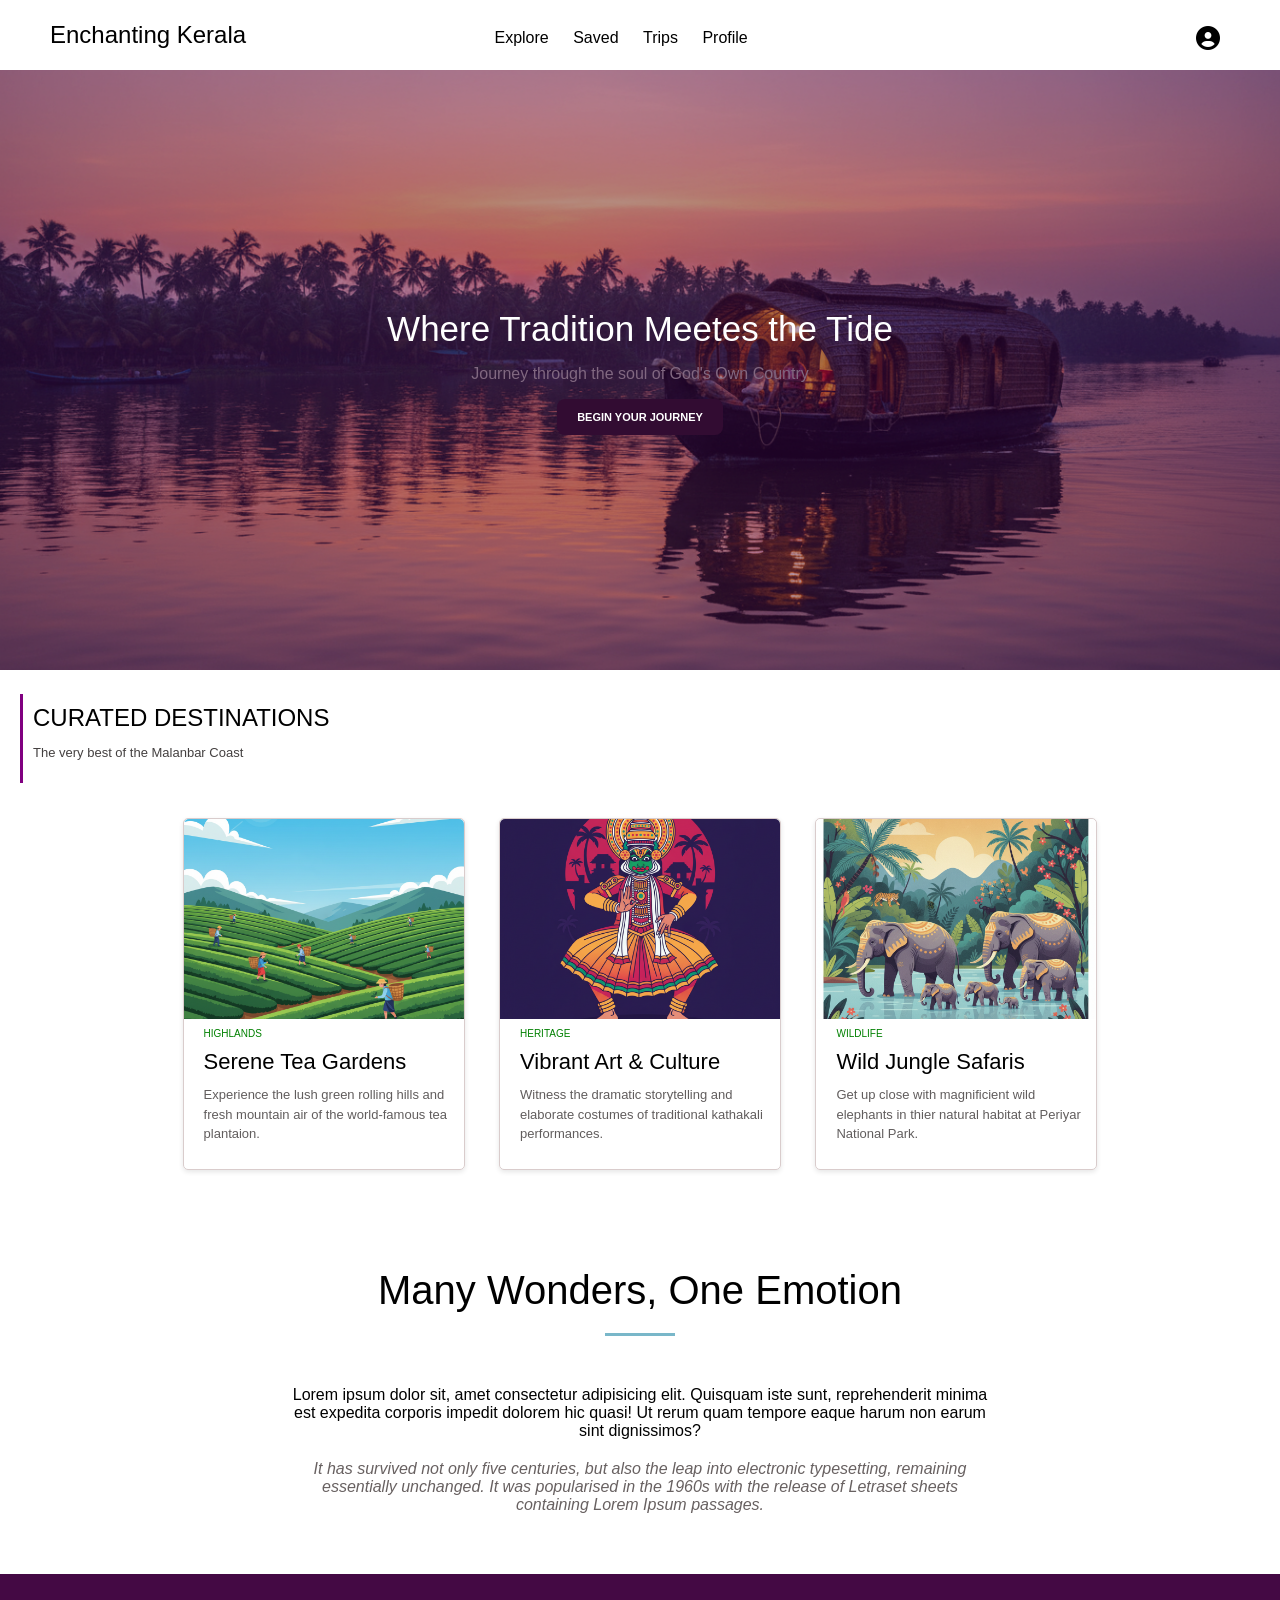
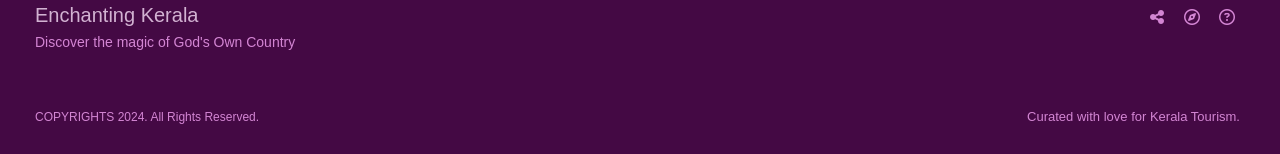
==== Exercise-1/index.html @ b59ac357 "Initial Implementation of Landing page" ====
<!DOCTYPE html>
<html lang="en">
<head>
    <meta charset="UTF-8">
    <meta name="viewport" content="width=device-width, initial-scale=1.0">
    <link rel="stylesheet" href="style.css"/>
    <link rel="stylesheet" href="https://cdnjs.cloudflare.com/ajax/libs/font-awesome/6.7.2/css/all.min.css">
    <title>Enchanting Kerala</title>
</head>
<body>

    <header>
        <h1 class="logo">Enchanting Kerala</h1>
        
        <nav>
            <ul>
                <li><a href="#">Explore</a></li>
                <li><a href="#">Saved</a></li>
                <li><a href="#">Trips</a></li>
                <li><a href="#">Profile</a></li>
            </ul>
        </nav>
        <div class="profile">
            <i class="fa-solid fa-circle-user"></i>
        </div>
    </header>


    <main>

        <section class="hero">
            <img src="./assets/screen5.png" alt="Image of the boat"/>
            <div class="overlay"></div>
            <div class="hero-content">
                <div class="hero-title">Where Tradition Meetes the Tide</div>
                <p>Journey through the soul of God's Own Country</p>
                <button>BEGIN YOUR JOURNEY</button>
            </div>
        </section>

        <section class="container">
            <div class="destination">
                <div class="dest-title">CURATED DESTINATIONS</div>
                <p>The very best of the Malanbar Coast</p>
            </div>
            <div class="box">
                <img class="box-img" src="./assets/screen2.png" alt="Image of a Sere Tea Gardens">
                <div class="category">HIGHLANDS</div>
                <div class="name">Serene Tea Gardens</div>
                <div class="description">
                    Experience the lush green rolling hills and fresh 
                    mountain air of the world-famous tea plantaion.
                </div>
            </div>
            <div class="box">
                <img class="box-img" src="./assets/screen3.png" alt="Image of Vibrant art & culture">
                <div class="category">HERITAGE</div>
                <div class="name">Vibrant Art & Culture</div>
                <div class="description">
                    Witness the dramatic storytelling and elaborate 
                    costumes of traditional kathakali performances.
                </div>
            </div>
            <div class="box">
                <img class="box-img" src="./assets/screen4.png" alt="Image of Wild Jungle">
                <div class="category">WILDLIFE</div>
                <div class="name">Wild Jungle Safaris</div>
                <div class="description">
                    Get up close with magnificient wild elephants
                    in thier natural habitat at Periyar National Park.
                </div>
            </div>
        </section>

        <section class="emotion">
            <h2>Many Wonders, One Emotion</h2>

            <div class="divider"></div>

            <p>
                Lorem ipsum dolor sit, amet consectetur adipisicing elit. Quisquam iste sunt, reprehenderit minima est expedita corporis impedit dolorem hic quasi! Ut rerum quam tempore eaque harum non earum sint dignissimos?
            </p>

            <p style="color: rgb(104, 97, 97); font-style: italic;">
                It has survived not only five centuries, but also the leap into
                electronic typesetting, remaining essentially unchanged. It was
                popularised in the 1960s with the release of Letraset sheets
                containing Lorem Ipsum passages.
            </p>
        </section>
    </main>

    <footer>
        <div class="left">
            <p class="footer-left1">Enchanting Kerala</p>
            <p class="footer-left2">Discover the magic of God's Own Country</p>
        </div>

        <div class="icons">
            <i class="fa-solid fa-share-nodes"></i>
            <i class="fa-regular fa-compass" ></i>
            <i class="fa-regular fa-circle-question"></i>
        </div>

        <div class="copyrights">COPYRIGHTS 2024. All Rights Reserved.</div>
        <div class="right-bot">Curated with love for Kerala Tourism.</div>

    </footer>
</body>
</html>
---- Exercise-1/style.css ----
body {
    margin: 0;
    font-family:'Gill Sans', 'Gill Sans MT', Calibri, 'Trebuchet MS', sans-serif;
}

.logo {
    display: inline-block;
    font-size: 24px;
    font-weight: lighter;
    width:400px;
}

nav {
    display: inline-block;
}

nav ul {
    list-style-type: none;
}

nav li {
    display: inline-block;
    margin-right: 20px;
}

nav a {
    text-decoration: none;
    color: black;
}

nav a:hover {
    color: purple;
}

header {
    position: relative;
    padding: 5px 50px;
}

.profile {
    position: absolute;
    right: 60px;
    top: 25px;
    font-size: 24px;
}

.profile:hover {
    cursor: pointer;
}

.hero {
    position: relative;
}

.hero img {
    width: 100%;
    height: 600px; 
    object-fit: cover;
}

.hero-content {
    position: absolute;
    top: 50%;
    width: 100%;
    text-align: center;
    transform: translateY(-50%);
}

.hero-title {
    font-size: 35px;
    color: white;
}

.hero p {
    color: rgb(129, 104, 129);
}

.hero-content button {
    background-color: rgb(50, 12, 50);
    border-radius: 8px;
    font-size: 11px;
    border: none;
    color: white;
    font-weight: bold;
    padding: 12px 20px;
}

.overlay {
    position: absolute;
    top: 0;
    left: 0;
    width: 100%;
    height: 600px;
    background: rgba(72, 5, 90, 0.40);
}

.box-img {
    height: 200px;
    width: 100%;
    border-radius: 5px 5px 0 0;
    object-fit: cover;
}

.box {
    display: inline-block;
    text-align: left;
    vertical-align: top;
    width: 280px;
    min-height: 350px;
    border: 1px solid rgb(217, 204, 204);
    border-radius: 5px;
    box-shadow: 0 2px 5px rgba(0,0,0,0.1);
    margin: 15px;
}

.category,
.name,
.description {
    margin-left: 10px;
    padding: 5px 10px;
}

.category {
    color: green;
    font-size: 10px;
}

.name {
    font-size: 22px
}

.description {
    color: rgb(97, 93, 93);
    font-size: 13px;
    line-height: 1.5;
}

.destination {
    border-left: 3px solid purple;
    text-align: left;
    margin: 20px;
    padding: 10px;
}

.dest-title {
    font-size: 24px;
}

.destination p {
    color: rgb(68, 64, 64);
    font-size: 13px;
}

.container {
    text-align: center;
}

.emotion {
    text-align: center;
    padding: 50px;
}

.emotion p{
    max-width: 700px;
    text-align: center;
    margin: auto;
    padding: 10px;
}

.emotion h2 {
    font-size: 40px;
    font-weight: lighter;
    margin-bottom: 20px;
}

.divider {
    width: 70px;
    height: 3px;
    background-color: rgb(121, 183, 201);
    margin: 0 auto 40px;
}

footer {
    background-color: rgb(68, 9, 68);
    position: relative;
    color: rgb(211, 133, 211);
    padding: 10px 35px;
    height: 160px;
}

.footer-left1 {
    color: rgb(210, 178, 210);
    font-size: 20px;
    font-weight: lighter;
    margin-bottom: 0;
}

.footer-left2 {
    margin-top: 7px;
    font-size: 14px;
}

.copyrights {
    position: absolute;
    font-size: 12px;
    bottom: 30px;
}

.icons {
    position: absolute;
    top: 35px;
    right: 45px;
}
.icons i {
    margin-left: 15px;
}
.right-bot {
    font-size: 13px;
    position: absolute;
    right: 40px;
    bottom: 30px;
}
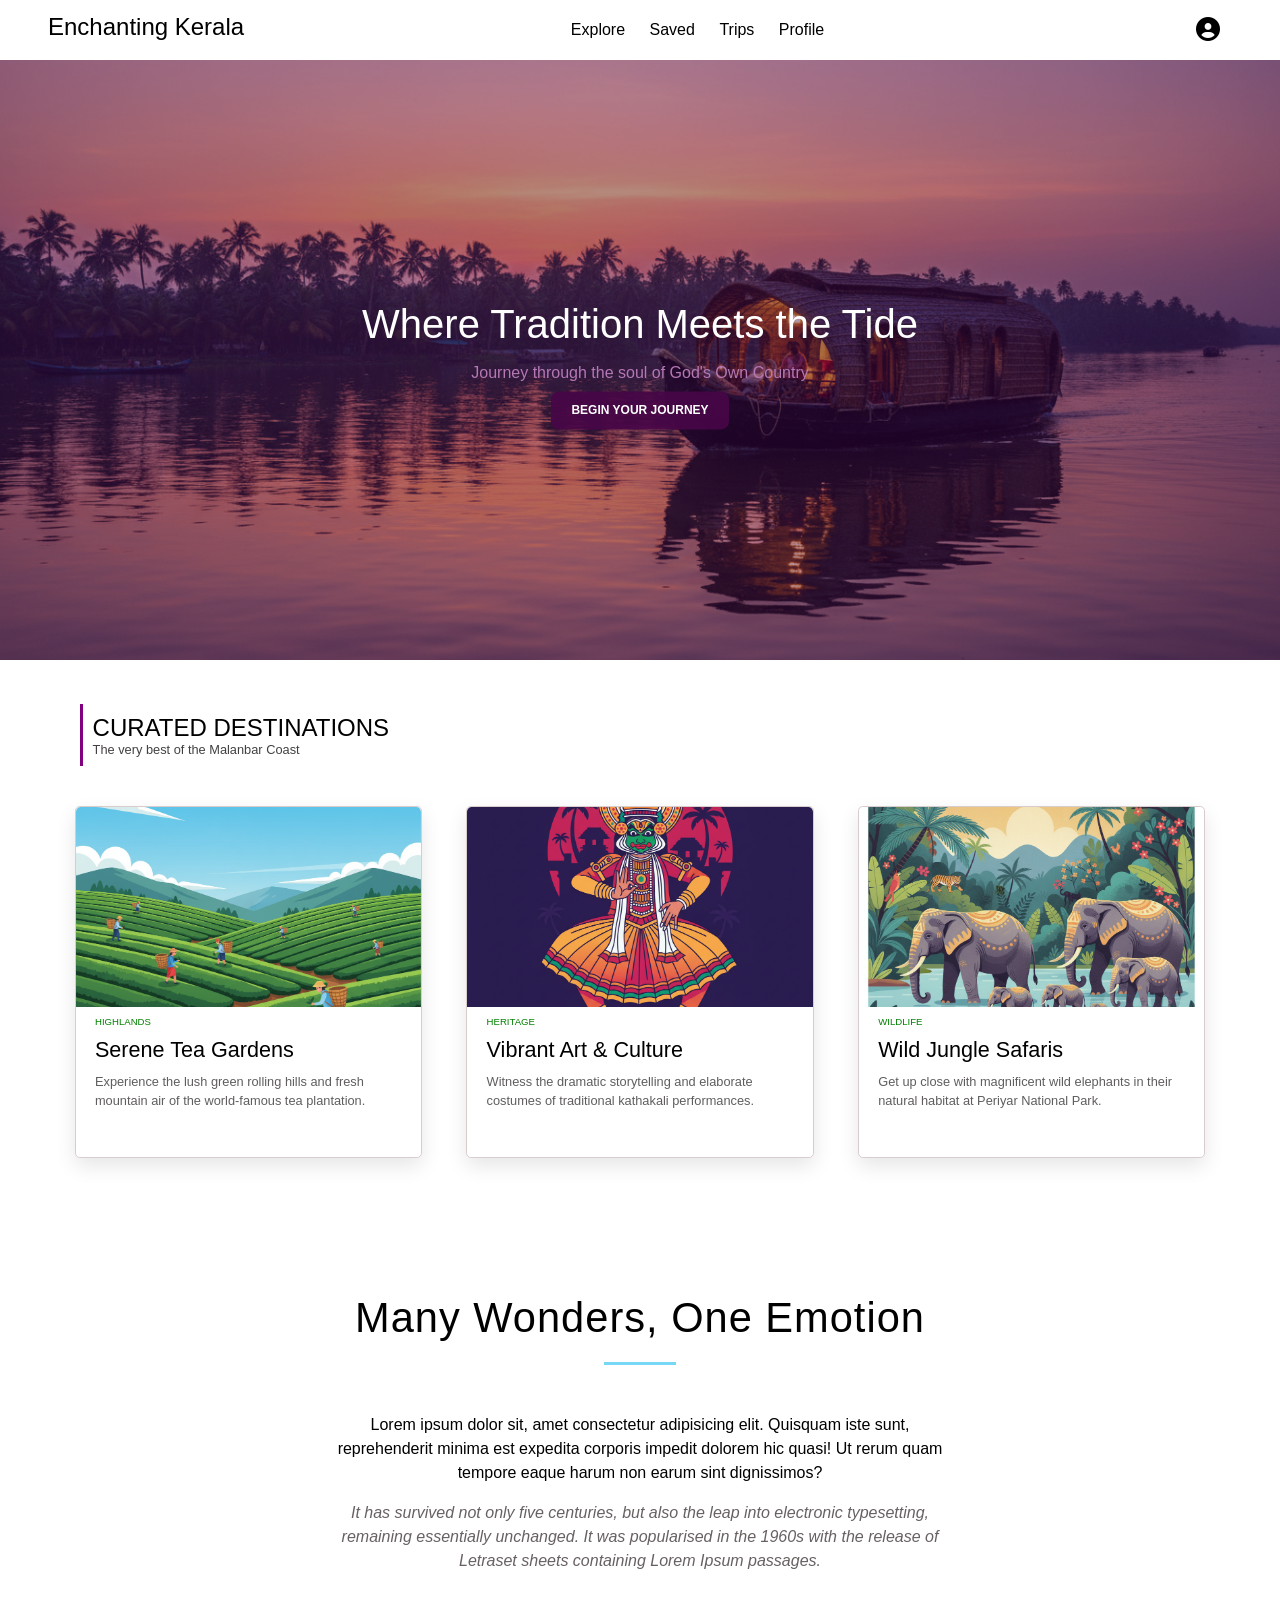
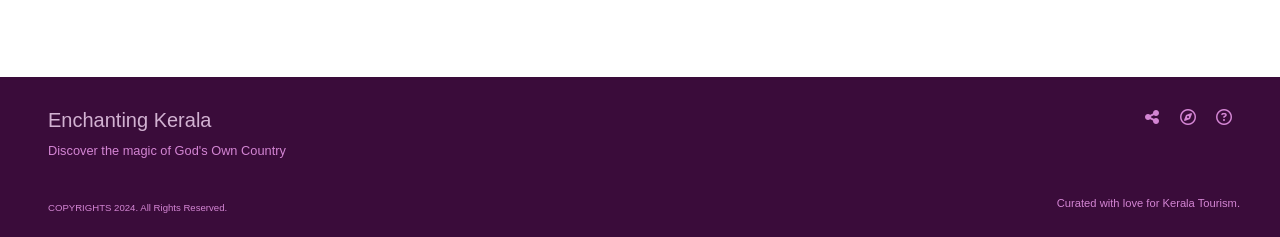
==== commit cc6ee3a9: "Add comments, replace color values with hex codes, use border-box sizing and convert px to rem" ====
--- a/Exercise-1/index.html
+++ b/Exercise-1/index.html
@@ -9,6 +9,7 @@
 </head>
 <body>
 
+    <!-- Start of Header Section -->
     <header>
         <h1 class="logo">Enchanting Kerala</h1>
         
@@ -24,15 +25,17 @@
             <i class="fa-solid fa-circle-user"></i>
         </div>
     </header>
-
-
+    <!-- End of Header Section -->
+    
+    
+    <!-- Start of Main Section -->
     <main>
-
+        
         <section class="hero">
             <img src="./assets/screen5.png" alt="Image of the boat"/>
             <div class="overlay"></div>
             <div class="hero-content">
-                <div class="hero-title">Where Tradition Meetes the Tide</div>
+                <div class="hero-title">Where Tradition Meets the Tide</div>
                 <p>Journey through the soul of God's Own Country</p>
                 <button>BEGIN YOUR JOURNEY</button>
             </div>
@@ -43,13 +46,14 @@
                 <div class="dest-title">CURATED DESTINATIONS</div>
                 <p>The very best of the Malanbar Coast</p>
             </div>
+            <div class="cards">
             <div class="box">
                 <img class="box-img" src="./assets/screen2.png" alt="Image of a Sere Tea Gardens">
                 <div class="category">HIGHLANDS</div>
                 <div class="name">Serene Tea Gardens</div>
                 <div class="description">
                     Experience the lush green rolling hills and fresh 
-                    mountain air of the world-famous tea plantaion.
+                    mountain air of the world-famous tea plantation.
                 </div>
             </div>
             <div class="box">
@@ -66,9 +70,10 @@
                 <div class="category">WILDLIFE</div>
                 <div class="name">Wild Jungle Safaris</div>
                 <div class="description">
-                    Get up close with magnificient wild elephants
-                    in thier natural habitat at Periyar National Park.
+                    Get up close with magnificent wild elephants
+                    in their natural habitat at Periyar National Park.
                 </div>
+            </div>
             </div>
         </section>
 
@@ -81,7 +86,7 @@
                 Lorem ipsum dolor sit, amet consectetur adipisicing elit. Quisquam iste sunt, reprehenderit minima est expedita corporis impedit dolorem hic quasi! Ut rerum quam tempore eaque harum non earum sint dignissimos?
             </p>
 
-            <p style="color: rgb(104, 97, 97); font-style: italic;">
+            <p style="color: #686161; font-style: italic;">
                 It has survived not only five centuries, but also the leap into
                 electronic typesetting, remaining essentially unchanged. It was
                 popularised in the 1960s with the release of Letraset sheets
@@ -89,7 +94,9 @@
             </p>
         </section>
     </main>
-
+    <!-- End of Main Section -->
+    
+    <!-- Start of Footer Section -->
     <footer>
         <div class="left">
             <p class="footer-left1">Enchanting Kerala</p>
@@ -106,5 +113,6 @@
         <div class="right-bot">Curated with love for Kerala Tourism.</div>
 
     </footer>
+    <!-- End of Footer Section -->
 </body>
 </html>
--- a/Exercise-1/style.css
+++ b/Exercise-1/style.css
@@ -1,17 +1,23 @@
+* {
+    padding : 0;
+    margin : 0;
+    box-sizing: border-box;
+}
+
 body {
-    margin: 0;
     font-family:'Gill Sans', 'Gill Sans MT', Calibri, 'Trebuchet MS', sans-serif;
 }
 
 .logo {
     display: inline-block;
-    font-size: 24px;
+    font-size: 1.5rem;
     font-weight: lighter;
-    width:400px;
+    width:25rem;
 }
 
 nav {
     display: inline-block;
+    margin-left: 10%;
 }
 
 nav ul {
@@ -20,28 +26,30 @@
 
 nav li {
     display: inline-block;
-    margin-right: 20px;
+    margin-right: 1.25rem;
 }
 
 nav a {
     text-decoration: none;
-    color: black;
+    color: #000000;
 }
 
 nav a:hover {
-    color: purple;
+    color: #800080;
 }
 
 header {
     position: relative;
-    padding: 5px 50px;
+    top: 0.5rem;
+    padding: 0.3rem 3rem;
+    min-height: 3.75rem;
 }
 
 .profile {
     position: absolute;
-    right: 60px;
-    top: 25px;
-    font-size: 24px;
+    right: 3.75rem;
+    top: 0.5rem;
+    font-size: 1.5rem;
 }
 
 .profile:hover {
@@ -54,7 +62,7 @@
 
 .hero img {
     width: 100%;
-    height: 600px; 
+    height: 37.5rem; 
     object-fit: cover;
 }
 
@@ -67,22 +75,25 @@
 }
 
 .hero-title {
-    font-size: 35px;
-    color: white;
+    font-size: 2.5rem;
+    color: #ffffff;
+    line-height: 1.5;
 }
 
 .hero p {
-    color: rgb(129, 104, 129);
+    color: #b578b5;
+    margin-top: 0.6rem;
 }
 
 .hero-content button {
-    background-color: rgb(50, 12, 50);
-    border-radius: 8px;
-    font-size: 11px;
+    background-color: #470647eb;
+    border-radius: 0.5rem;
+    font-size: 0.75rem;
     border: none;
-    color: white;
+    color: #ffffff;
     font-weight: bold;
-    padding: 12px 20px;
+    padding: 0.75rem 1.25rem;
+    margin-top: 0.6rem;
 }
 
 .overlay {
@@ -90,133 +101,138 @@
     top: 0;
     left: 0;
     width: 100%;
-    height: 600px;
-    background: rgba(72, 5, 90, 0.40);
+    height: 37.5rem;
+    background: #48055a66;
 }
 
 .box-img {
-    height: 200px;
-    width: 100%;
-    border-radius: 5px 5px 0 0;
+    height: 12.5rem;
+    width: 100%;
+    border-radius: 0.3rem 0.3rem 0 0;
     object-fit: cover;
 }
 
 .box {
     display: inline-block;
     text-align: left;
-    vertical-align: top;
-    width: 280px;
-    min-height: 350px;
-    border: 1px solid rgb(217, 204, 204);
-    border-radius: 5px;
-    box-shadow: 0 2px 5px rgba(0,0,0,0.1);
-    margin: 15px;
+    width: 28%;
+    min-height: 22rem;
+    border: 0.05rem solid #d9cccc;
+    border-radius: 0.3rem;
+    box-shadow: 0 0.5rem 1.25rem #0000001a;
+    margin: 1.25rem;
 }
 
 .category,
 .name,
 .description {
-    margin-left: 10px;
-    padding: 5px 10px;
+    margin-left: 0.6rem;
+    padding: 0.3rem 0.6rem;
 }
 
 .category {
-    color: green;
-    font-size: 10px;
+    color: #008000;
+    font-size: 0.6rem;
 }
 
 .name {
-    font-size: 22px
+    font-size: 1.35rem
 }
 
 .description {
-    color: rgb(97, 93, 93);
-    font-size: 13px;
+    color: #615d5d;
+    font-size: 0.8rem;
     line-height: 1.5;
 }
 
 .destination {
-    border-left: 3px solid purple;
+    border-left: 0.2rem solid #800080;
     text-align: left;
-    margin: 20px;
-    padding: 10px;
+    margin: 1.25rem 3.75rem;
+    padding: 0.6rem;
 }
 
 .dest-title {
-    font-size: 24px;
+    font-size: 1.5rem;
 }
 
 .destination p {
-    color: rgb(68, 64, 64);
-    font-size: 13px;
-}
-
-.container {
-    text-align: center;
+    color: #444040;
+    font-size: 0.8rem;
+}
+
+.container{
+    padding:1.25rem;
+}
+
+.cards{
+    text-align:center;
 }
 
 .emotion {
     text-align: center;
-    padding: 50px;
+    padding: 6rem 3rem;
 }
 
 .emotion p{
-    max-width: 700px;
+    max-width: 40.6rem;
     text-align: center;
     margin: auto;
-    padding: 10px;
+    padding: 0.5rem;
+    line-height: 1.5;
 }
 
 .emotion h2 {
-    font-size: 40px;
+    font-size: 2.6rem;
     font-weight: lighter;
-    margin-bottom: 20px;
+    margin-bottom: 1.25rem;
+    letter-spacing: 1px;
 }
 
 .divider {
-    width: 70px;
-    height: 3px;
-    background-color: rgb(121, 183, 201);
-    margin: 0 auto 40px;
+    width: 4.5rem;
+    height: 0.2rem;
+    background-color: #77d7f4;
+    margin: 0 auto 2.5rem;
 }
 
 footer {
-    background-color: rgb(68, 9, 68);
+    background-color: #3a0c3a;
     position: relative;
-    color: rgb(211, 133, 211);
-    padding: 10px 35px;
-    height: 160px;
+    color: #d385d3;
+    padding: 2rem 3rem;
+    height: 10rem;
 }
 
 .footer-left1 {
-    color: rgb(210, 178, 210);
-    font-size: 20px;
+    color: #d2b2d2;
+    font-size: 1.25rem;
     font-weight: lighter;
-    margin-bottom: 0;
 }
 
 .footer-left2 {
-    margin-top: 7px;
-    font-size: 14px;
+    margin-top: 1rem;
+    font-size: 0.8rem;
+    line-height: 0.5;
 }
 
 .copyrights {
     position: absolute;
-    font-size: 12px;
-    bottom: 30px;
+    font-size: 0.6rem;
+    bottom: 1.5rem;
 }
 
 .icons {
     position: absolute;
-    top: 35px;
-    right: 45px;
+    top: 2rem;
+    right: 3rem;
 }
 .icons i {
-    margin-left: 15px;
+    margin-left: 1rem;
 }
 .right-bot {
-    font-size: 13px;
-    position: absolute;
-    right: 40px;
-    bottom: 30px;
+    font-size: 0.7rem;
+    position: absolute;
+    right: 2.5rem;
+    bottom: 1.8rem;
 }
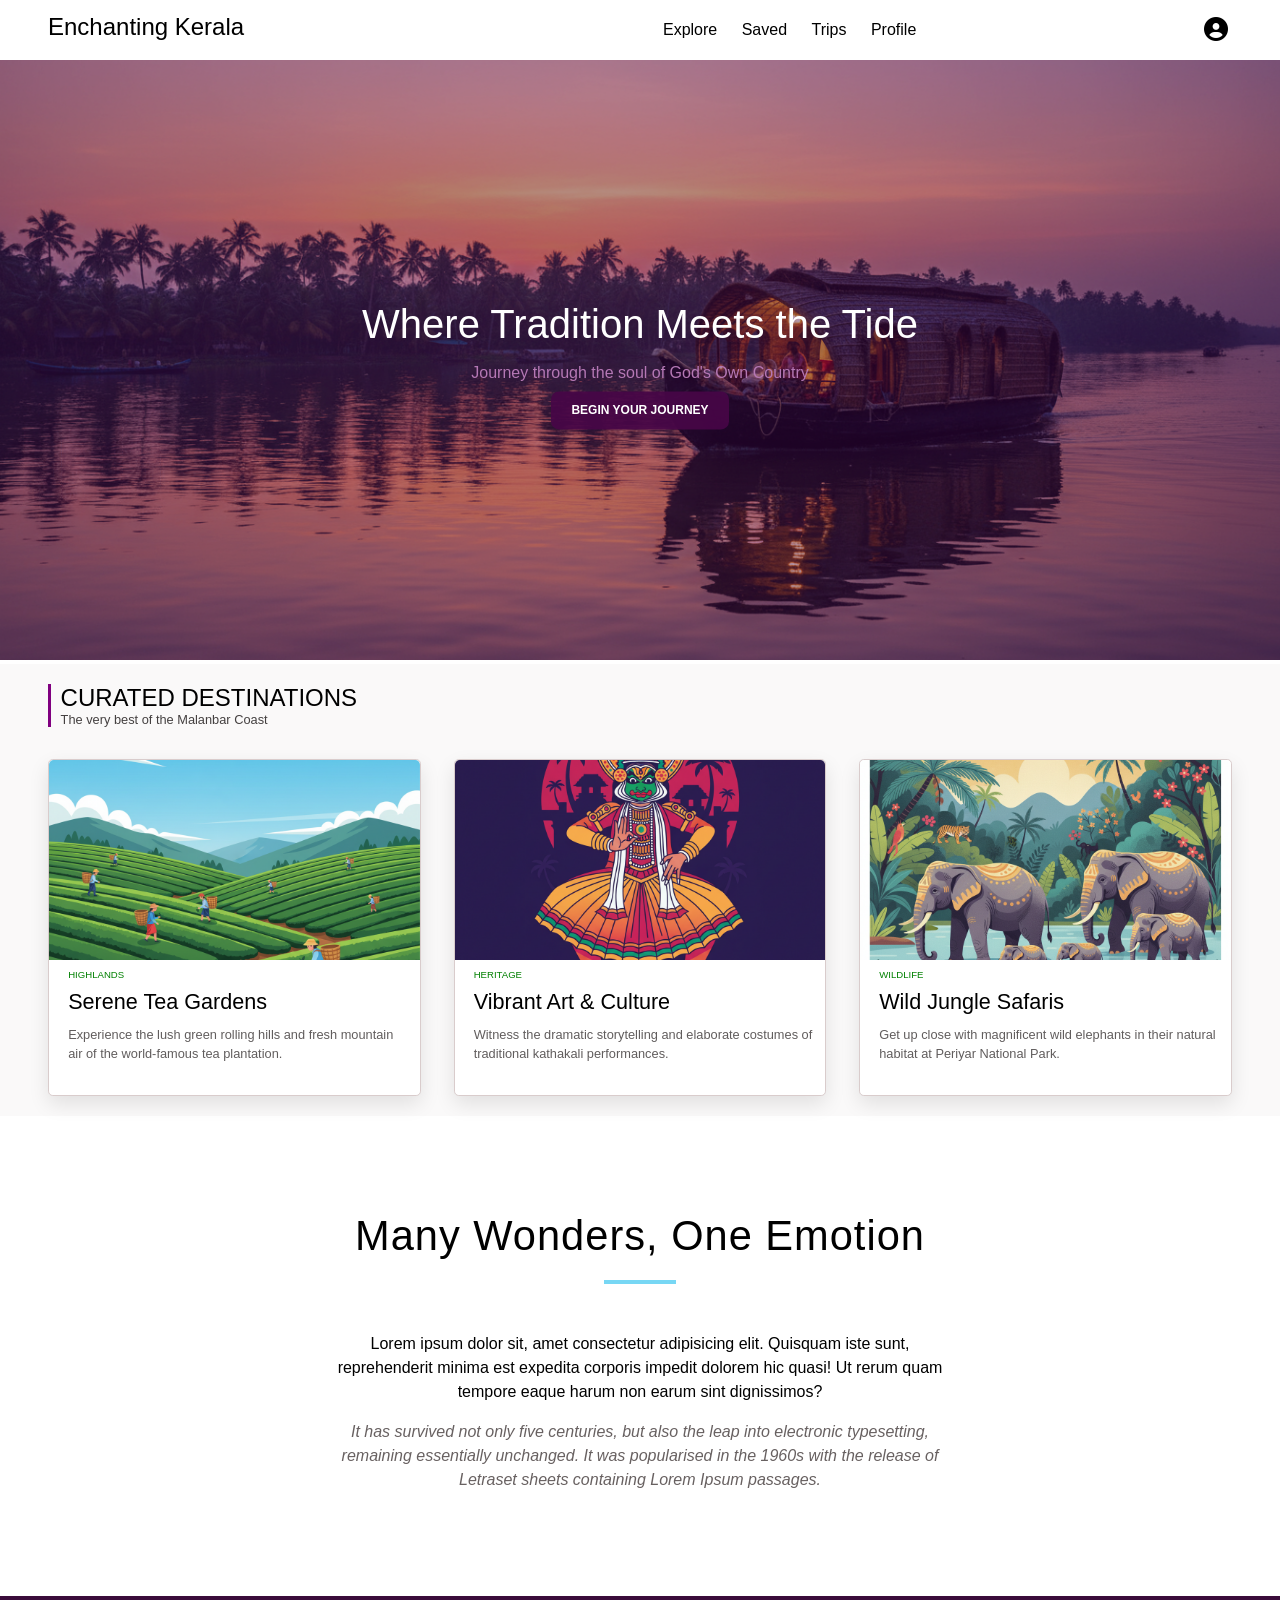
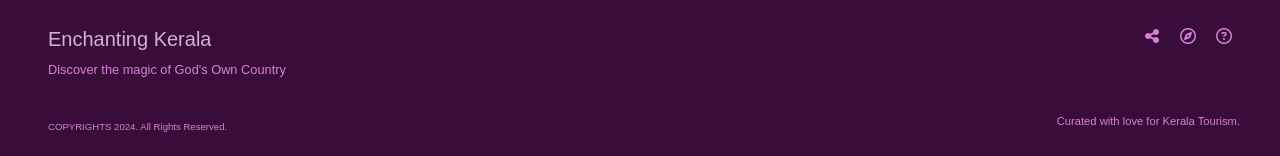
==== commit ae70c4f4: "imporve page layout, card styling and accessibility" ====
--- a/Exercise-1/index.html
+++ b/Exercise-1/index.html
@@ -18,7 +18,7 @@
                 <li><a href="#">Explore</a></li>
                 <li><a href="#">Saved</a></li>
                 <li><a href="#">Trips</a></li>
-                <li><a href="#">Profile</a></li>
+                <li><a href="#">Profile</a></li> 
             </ul>
         </nav>
         <div class="profile">
@@ -27,12 +27,11 @@
     </header>
     <!-- End of Header Section -->
     
-    
     <!-- Start of Main Section -->
     <main>
         
         <section class="hero">
-            <img src="./assets/screen5.png" alt="Image of the boat"/>
+            <img src="./assets/screen5.png" alt=""/>
             <div class="overlay"></div>
             <div class="hero-content">
                 <div class="hero-title">Where Tradition Meets the Tide</div>
@@ -42,13 +41,16 @@
         </section>
 
         <section class="container">
+
             <div class="destination">
                 <div class="dest-title">CURATED DESTINATIONS</div>
                 <p>The very best of the Malanbar Coast</p>
             </div>
+
             <div class="cards">
+
             <div class="box">
-                <img class="box-img" src="./assets/screen2.png" alt="Image of a Sere Tea Gardens">
+                <img class="box-img" src="./assets/screen2.png" alt="Farmers harvesting in the Tea Gardens">
                 <div class="category">HIGHLANDS</div>
                 <div class="name">Serene Tea Gardens</div>
                 <div class="description">
@@ -56,8 +58,9 @@
                     mountain air of the world-famous tea plantation.
                 </div>
             </div>
+
             <div class="box">
-                <img class="box-img" src="./assets/screen3.png" alt="Image of Vibrant art & culture">
+                <img class="box-img" src="./assets/screen3.png" alt="Traditional Kathakali dancer in colorful costume and makeup">
                 <div class="category">HERITAGE</div>
                 <div class="name">Vibrant Art & Culture</div>
                 <div class="description">
@@ -65,8 +68,9 @@
                     costumes of traditional kathakali performances.
                 </div>
             </div>
+
             <div class="box">
-                <img class="box-img" src="./assets/screen4.png" alt="Image of Wild Jungle">
+                <img class="box-img" src="./assets/screen4.png" alt="Elephants in the Periyar Wildlife Sanctuary forest, Kerala">
                 <div class="category">WILDLIFE</div>
                 <div class="name">Wild Jungle Safaris</div>
                 <div class="description">
@@ -74,6 +78,7 @@
                     in their natural habitat at Periyar National Park.
                 </div>
             </div>
+
             </div>
         </section>
 
@@ -114,5 +119,6 @@
 
     </footer>
     <!-- End of Footer Section -->
+     
 </body>
 </html>
--- a/Exercise-1/style.css
+++ b/Exercise-1/style.css
@@ -12,12 +12,11 @@
     display: inline-block;
     font-size: 1.5rem;
     font-weight: lighter;
-    width:25rem;
 }
 
 nav {
     display: inline-block;
-    margin-left: 10%;
+    margin-left: 35%;
 }
 
 nav ul {
@@ -47,7 +46,7 @@
 
 .profile {
     position: absolute;
-    right: 3.75rem;
+    right: 3.25rem;
     top: 0.5rem;
     font-size: 1.5rem;
 }
@@ -87,12 +86,12 @@
 
 .hero-content button {
     background-color: #470647eb;
+    padding: 0.75rem 1.25rem;
     border-radius: 0.5rem;
     font-size: 0.75rem;
     border: none;
     color: #ffffff;
     font-weight: bold;
-    padding: 0.75rem 1.25rem;
     margin-top: 0.6rem;
 }
 
@@ -113,14 +112,20 @@
 }
 
 .box {
-    display: inline-block;
-    text-align: left;
-    width: 28%;
-    min-height: 22rem;
+    vertical-align: top;
+    display: inline-block;
+    width: 31.5%;
+    /* height: 22rem; */
+    font-size: 1rem;
     border: 0.05rem solid #d9cccc;
     border-radius: 0.3rem;
     box-shadow: 0 0.5rem 1.25rem #0000001a;
-    margin: 1.25rem;
+    margin-right: 2.75%;
+    background-color: #ffffff;
+}
+
+.box:last-child {
+    margin-right: 0;
 }
 
 .category,
@@ -143,13 +148,14 @@
     color: #615d5d;
     font-size: 0.8rem;
     line-height: 1.5;
+    padding-bottom: 2rem;
 }
 
 .destination {
     border-left: 0.2rem solid #800080;
     text-align: left;
-    margin: 1.25rem 3.75rem;
-    padding: 0.6rem;
+    padding-left: 0.6rem;
+    margin-bottom: 2rem;
 }
 
 .dest-title {
@@ -162,11 +168,13 @@
 }
 
 .container{
-    padding:1.25rem;
+    padding: 1.25rem 3rem;
+    background-color: #faf9f9;
 }
 
 .cards{
-    text-align:center;
+    font-size: 0;
+    text-align: left;
 }
 
 .emotion {
